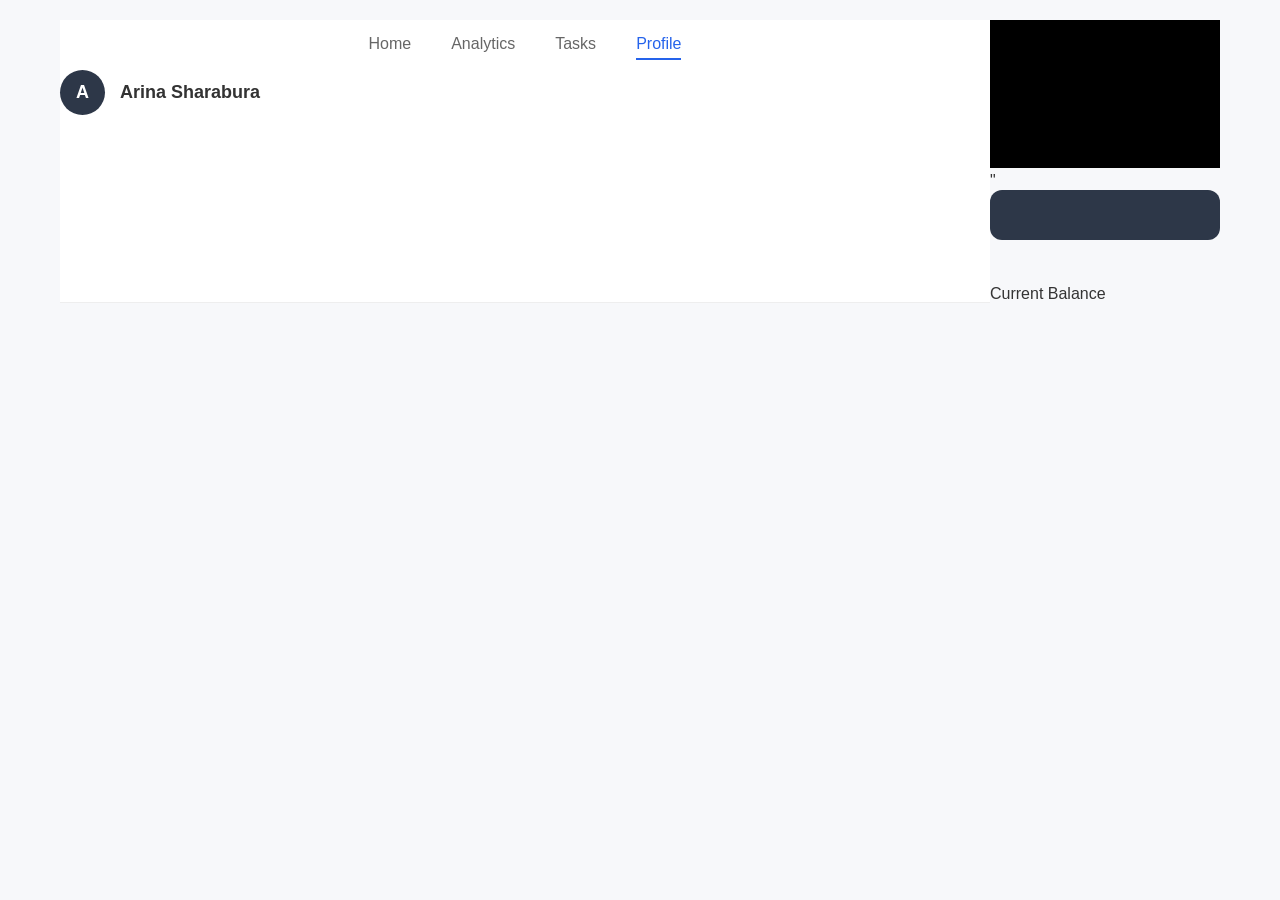
==== index.html @ 47b23c35 "add calculator" ====
<!doctype html>
<html lang="en">
    <link rel="stylesheet" href="styles.css">
  <body class="container">

    <header class="navbar">
        <div class="container">
          <div class="items">
            <a href="#" class="item">Home</a>
            <a href="#" class="item">Analytics</a>
            <a href="#" class="item">Tasks</a>
            <a href="#" class="item active">Profile</a>
          </div>
        </div>
      
      <div class="dashboard-page">
       
        
       <div class="header-info">
            <div class="information">
                <div class="user-avatar">A</div>
                    <span class="user-name">Arina Sharabura</span>
                </div>
                </div>
            </div>
        </header>
         
            <main class="main">
                <img src ="images/black.png" div class="img">"
                <div class="balance-card"></div>
                    <div class="balance-header"></div>
                    <span class="label">Current Balance</span>
                    <span class="trend">
                         
                  
                    </span>       
                </main>
      
            </body>

</html>
---- styles.css ----
body {
    margin: 0;
    font-family: 'Segoe UI', Tahoma, Geneva, Verdana, sans-serif;
    background-color: #f7f8fa; /* Очень светлый фон */
    color: #333;
    display: flex;
    justify-content: center;
    padding: 20px;
    box-sizing: border-box;
}
  .navbar {
    width: 100%;
    background: white;
    border-bottom: 1px solid #eee;
    padding: 15px 0;
  }
  .container {
    max-width: 1200px;
    margin: 0 auto;
    display: flex;
    justify-content: center;
  }
  .items { 
    display: flex; 
    gap: 40px;
 }
  .item {
    text-decoration: none;
    color: #666;
    font-weight: 500;
    padding-bottom: 5px;
  }
  .item.active {
    color: #2563eb;
    border-bottom: 2px solid #2563eb;}
  
  .header-info {
    display: flex;
    justify-content: space-between;
    align-items: center;
    margin-bottom: 30px;
    padding-top: 10px;
    padding-bottom: 10px;
}
.information {
    display: flex;
    align-items: center;
    gap: 15px;
}
.user-avatar {
    width: 45px;
    height: 45px;
    background-color: #2d3748;
    border-radius: 50%;
    display: flex;
    justify-content: center;
    align-items: center;
    color: white;
    font-weight: bold;
    font-size: 18px;
}
.user-name {
    font-size: 18px;
    font-weight: 600;
    color: #333;
}
.balance-card {
    background-color: #2d3748; /* Темно-синий фон */
    color: white;
    border-radius: 12px;
    padding: 25px 30px;
    margin-bottom: 30px;
}

.balance-header {
    display: flex;
    justify-content: space-between;
    align-items: center;
    margin-bottom: 15px;
}

.balance-header.label {
    font-size: 14px;
    opacity: 0.7;
}

.trend {
    display: flex;
    align-items: center;
    gap: 5px;
    font-size: 14px;
    color: #a0f0a0;
}
.img{
width:"16";
height:"16"}
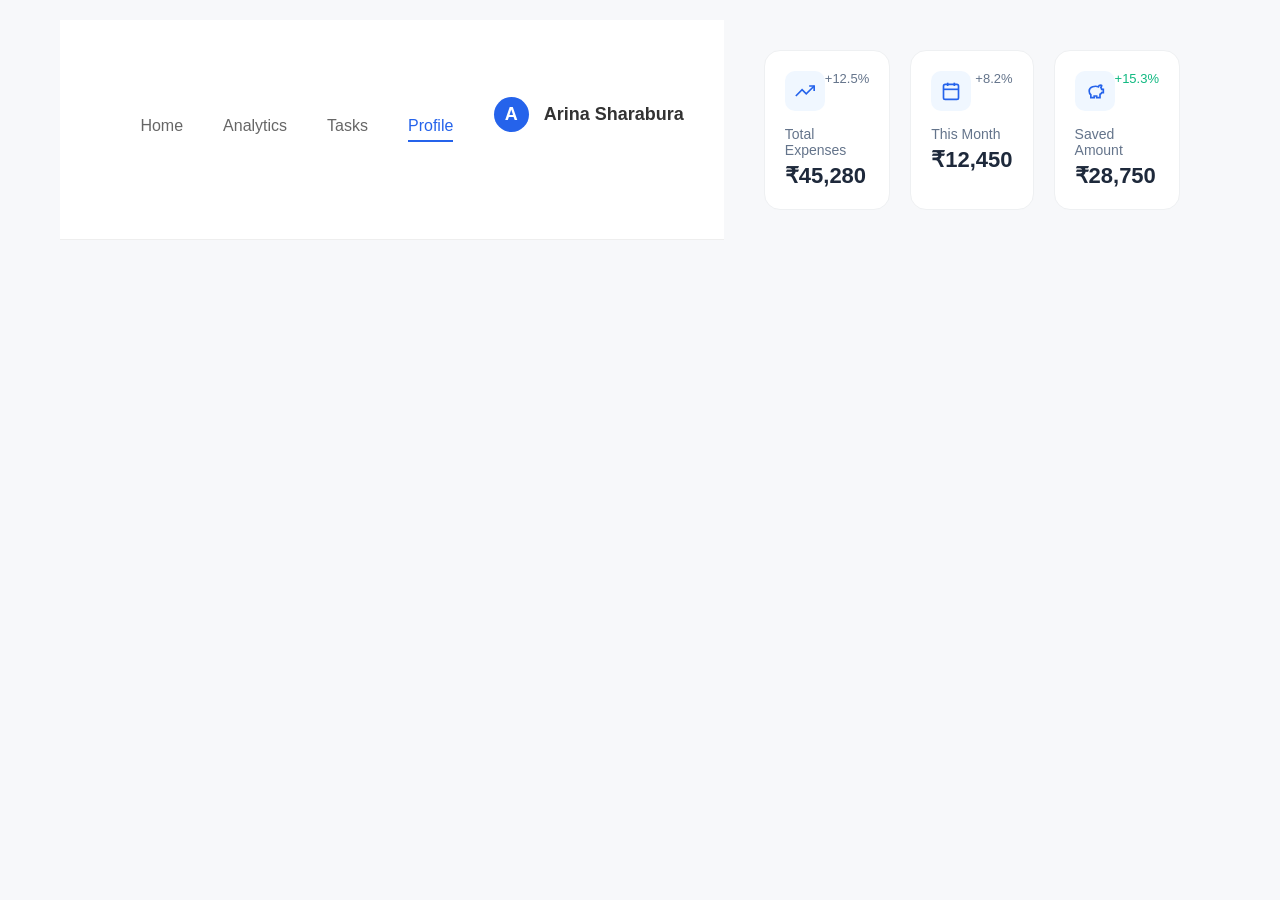
==== commit 5ff36358: "f" ====
--- a/index.html
+++ b/index.html
@@ -25,14 +25,51 @@
             </div>
         </header>
          
-            <main class="main">
-                <img src ="images/black.png" div class="img">"
-                <div class="balance-card"></div>
-                    <div class="balance-header"></div>
-                    <span class="label">Current Balance</span>
-                    <span class="trend">
-                         
-                  
+        
+                      
+                        <main class="analytics-container">
+                          <div class="stats-row">
+                            <div class="stat-card">
+                              <div class="card-header">
+                                <div class="icon-box blue-bg">
+                                  <svg width="20" height="20" viewBox="0 0 24 24" fill="none" stroke="#2563eb" stroke-width="2"><polyline points="23 6 13.5 15.5 8.5 10.5 1 18"></polyline><polyline points="17 6 23 6 23 12"></polyline></svg>
+                                </div>
+                                <span class="percentage">+12.5%</span>
+                              </div>
+                              <div class="card-body">
+                                <p class="label">Total Expenses</p>
+                                <h3 class="value">₹45,280</h3>
+                              </div>
+                            </div>
+                      
+                            <div class="stat-card">
+                              <div class="card-header">
+                                <div class="icon-box blue-bg">
+                                  <svg width="20" height="20" viewBox="0 0 24 24" fill="none" stroke="#2563eb" stroke-width="2"><rect x="3" y="4" width="18" height="18" rx="2" ry="2"></rect><line x1="16" y1="2" x2="16" y2="6"></line><line x1="8" y1="2" x2="8" y2="6"></line><line x1="3" y1="10" x2="21" y2="10"></line></svg>
+                                </div>
+                                <span class="percentage">+8.2%</span>
+                              </div>
+                              <div class="card-body">
+                                <p class="label">This Month</p>
+                                <h3 class="value">₹12,450</h3>
+                              </div>
+                            </div>
+                      
+                            <div class="stat-card">
+                              <div class="card-header">
+                                <div class="icon-box blue-bg">
+                                  <svg width="20" height="20" viewBox="0 0 24 24" fill="none" stroke="#2563eb" stroke-width="2"><path d="M19 5c-1.5 0-2.8 1.4-3 2-3.5-1.5-11-.3-11 5 0 1.8 0 3 2 4.5V20h4v-2h3v2h4v-4c1-.5 1.7-1 2-2h2v-4h-2c0-1-.5-1.5-1-2 .5-.5 1-1 1-2.5z"></path></svg>
+                                </div>
+                                <span class="percentage green">+15.3%</span>
+                              </div>
+                              <div class="card-body">
+                                <p class="label">Saved Amount</p>
+                                <h3 class="value">₹28,750</h3>
+                              </div>
+                            </div>
+                          </div>
+                        </main>
+                      </div>
                     </span>       
                 </main>
       
--- a/styles.css
+++ b/styles.css
@@ -94,4 +94,105 @@
 }
 .img{
 width:"16";
-height:"16"}+height:"16"}
+
+
+.navbar {
+  display: flex;
+  justify-content: space-between;
+  align-items: center;
+  padding: 15px 40px;
+  background: white;
+  border-bottom: 1px solid #eee;
+}
+
+.logo {
+  color: #2563eb;
+  font-weight: 700;
+  font-size: 20px;
+}
+
+.nav-links {
+  display: flex;
+  gap: 30px;
+}
+
+.nav-item {
+  text-decoration: none;
+  color: #64748b;
+  font-weight: 500;
+  font-size: 15px;
+  padding-bottom: 5px;
+}
+
+.nav-item.active {
+  color: #1e293b;
+  border-bottom: 2px solid #2563eb;
+}
+
+.user-avatar {
+  width: 35px;
+  height: 35px;
+  background: #2563eb;
+  border-radius: 50%;
+  display: flex;
+  justify-content: center;
+  align-items: center;
+}
+
+.analytics-container {
+  padding: 30px 40px;
+  max-width: 1200px;
+  margin: 0 auto;
+}
+
+.stats-row {
+  display: flex;
+  gap: 20px;
+}
+
+.stat-card {
+  flex: 1;
+  background: white;
+  padding: 20px;
+  border-radius: 16px;
+  border: 1px solid #eef0f2;
+}
+
+.card-header {
+  display: flex;
+  justify-content: space-between;
+  margin-bottom: 15px;
+}
+
+.icon-box {
+  width: 40px;
+  height: 40px;
+  border-radius: 10px;
+  background: #f0f7ff;
+  display: flex;
+  justify-content: center;
+  align-items: center;
+}
+
+.percentage {
+  font-size: 13px;
+  color: #64748b;
+}
+
+.percentage.green {
+  color: #10b981;
+}
+
+.label {
+  color: #64748b;
+  font-size: 14px;
+  margin: 0;
+}
+
+.value {
+  font-size: 22px;
+  color: #1e293b;
+  margin: 5px 0 0 0;
+  font-weight: 700;
+}
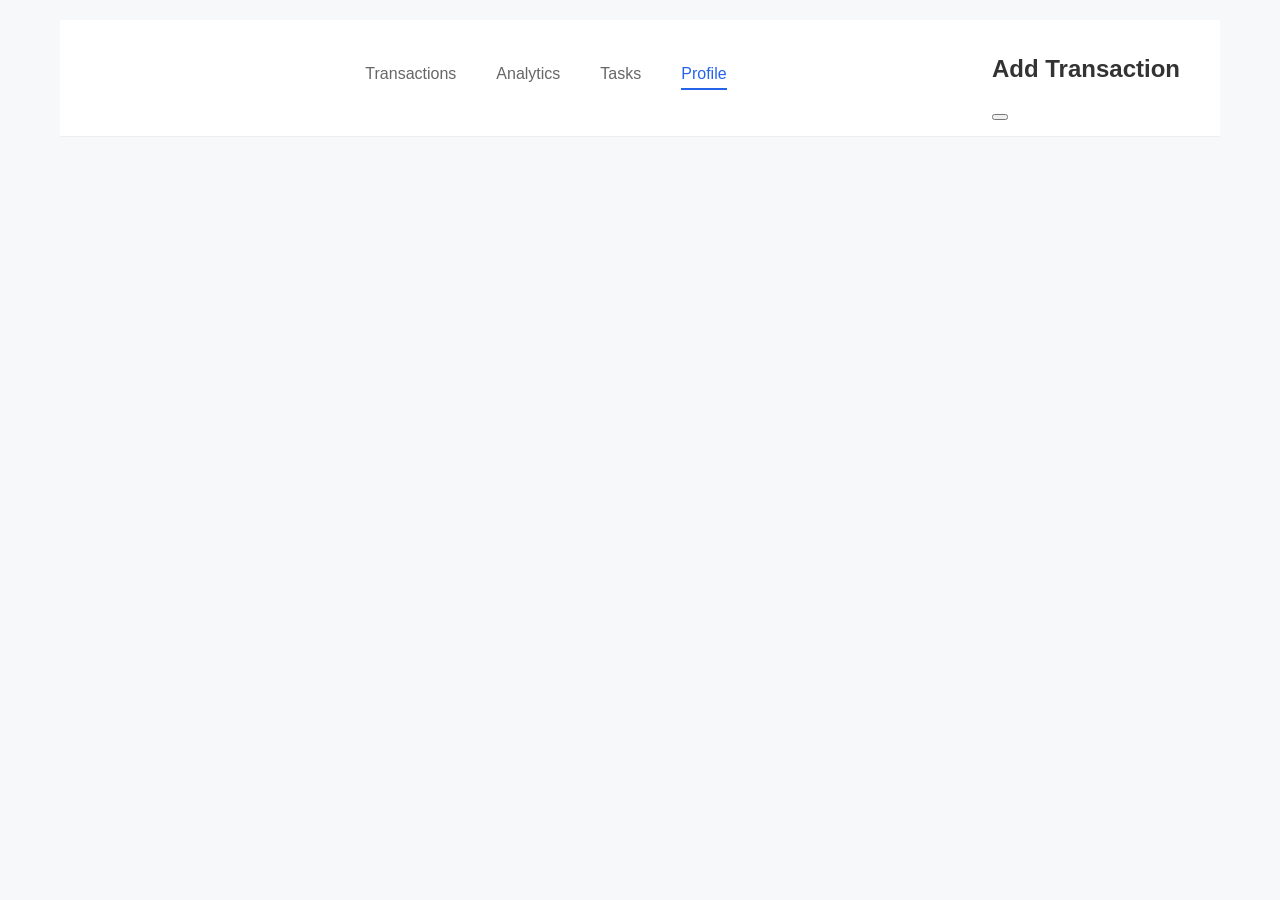
==== commit 5becf005: "k" ====
--- a/index.html
+++ b/index.html
@@ -6,74 +6,20 @@
     <header class="navbar">
         <div class="container">
           <div class="items">
-            <a href="#" class="item">Home</a>
-            <a href="#" class="item">Analytics</a>
-            <a href="#" class="item">Tasks</a>
-            <a href="#" class="item active">Profile</a>
+            <a href="transactions.html" class="item">Transactions</a>
+            <a href="analytics.html" class="item">Analytics</a>
+            <a href="tasks.html" class="item">Tasks</a>
+            <a href="profile.html" class="item active">Profile</a>
           </div>
         </div>
-      
-      <div class="dashboard-page">
-       
-        
-       <div class="header-info">
-            <div class="information">
-                <div class="user-avatar">A</div>
-                    <span class="user-name">Arina Sharabura</span>
-                </div>
-                </div>
-            </div>
-        </header>
-         
-        
-                      
-                        <main class="analytics-container">
-                          <div class="stats-row">
-                            <div class="stat-card">
-                              <div class="card-header">
-                                <div class="icon-box blue-bg">
-                                  <svg width="20" height="20" viewBox="0 0 24 24" fill="none" stroke="#2563eb" stroke-width="2"><polyline points="23 6 13.5 15.5 8.5 10.5 1 18"></polyline><polyline points="17 6 23 6 23 12"></polyline></svg>
-                                </div>
-                                <span class="percentage">+12.5%</span>
-                              </div>
-                              <div class="card-body">
-                                <p class="label">Total Expenses</p>
-                                <h3 class="value">₹45,280</h3>
-                              </div>
-                            </div>
-                      
-                            <div class="stat-card">
-                              <div class="card-header">
-                                <div class="icon-box blue-bg">
-                                  <svg width="20" height="20" viewBox="0 0 24 24" fill="none" stroke="#2563eb" stroke-width="2"><rect x="3" y="4" width="18" height="18" rx="2" ry="2"></rect><line x1="16" y1="2" x2="16" y2="6"></line><line x1="8" y1="2" x2="8" y2="6"></line><line x1="3" y1="10" x2="21" y2="10"></line></svg>
-                                </div>
-                                <span class="percentage">+8.2%</span>
-                              </div>
-                              <div class="card-body">
-                                <p class="label">This Month</p>
-                                <h3 class="value">₹12,450</h3>
-                              </div>
-                            </div>
-                      
-                            <div class="stat-card">
-                              <div class="card-header">
-                                <div class="icon-box blue-bg">
-                                  <svg width="20" height="20" viewBox="0 0 24 24" fill="none" stroke="#2563eb" stroke-width="2"><path d="M19 5c-1.5 0-2.8 1.4-3 2-3.5-1.5-11-.3-11 5 0 1.8 0 3 2 4.5V20h4v-2h3v2h4v-4c1-.5 1.7-1 2-2h2v-4h-2c0-1-.5-1.5-1-2 .5-.5 1-1 1-2.5z"></path></svg>
-                                </div>
-                                <span class="percentage green">+15.3%</span>
-                              </div>
-                              <div class="card-body">
-                                <p class="label">Saved Amount</p>
-                                <h3 class="value">₹28,750</h3>
-                              </div>
+            
+                          <div class="mobile-container">
+                            <h2 class="title">Add Transaction</h2>
+                            <div class="transaction">
+                                <button class="btn active"></button>
                             </div>
                           </div>
-                        </main>
-                      </div>
-                    </span>       
-                </main>
-      
-            </body>
+                           </body>
 
 </html>
   
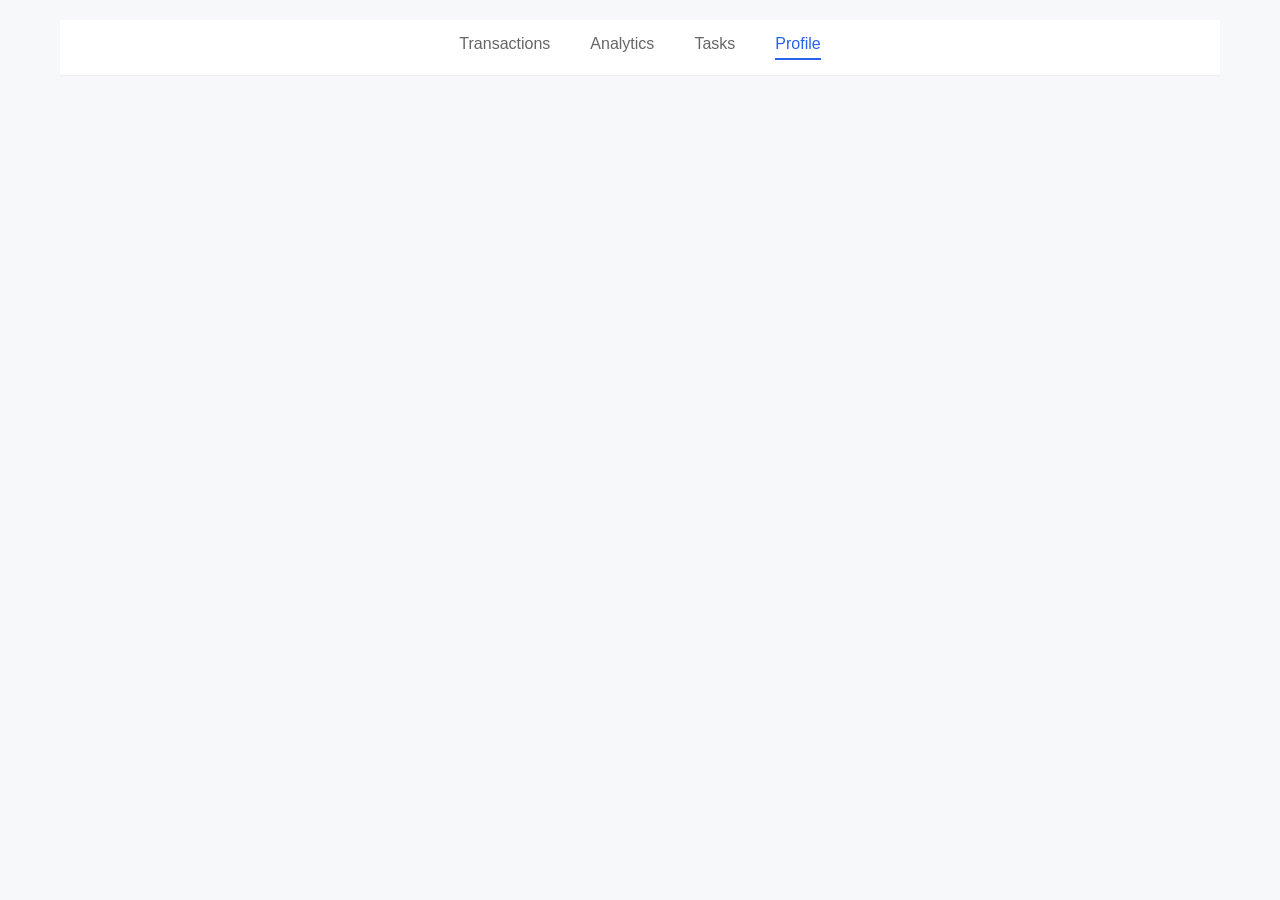
==== commit aa48c9d1: "add transaction" ====
--- a/index.html
+++ b/index.html
@@ -2,24 +2,16 @@
 <html lang="en">
     <link rel="stylesheet" href="styles.css">
   <body class="container">
-
-    <header class="navbar">
+     <header class="navbar">
         <div class="container">
           <div class="items">
             <a href="transactions.html" class="item">Transactions</a>
             <a href="analytics.html" class="item">Analytics</a>
             <a href="tasks.html" class="item">Tasks</a>
             <a href="profile.html" class="item active">Profile</a>
+            </div>
           </div>
-        </div>
-            
-                          <div class="mobile-container">
-                            <h2 class="title">Add Transaction</h2>
-                            <div class="transaction">
-                                <button class="btn active"></button>
-                            </div>
-                          </div>
-                           </body>
-
+        </header>
+  </body>
 </html>
   
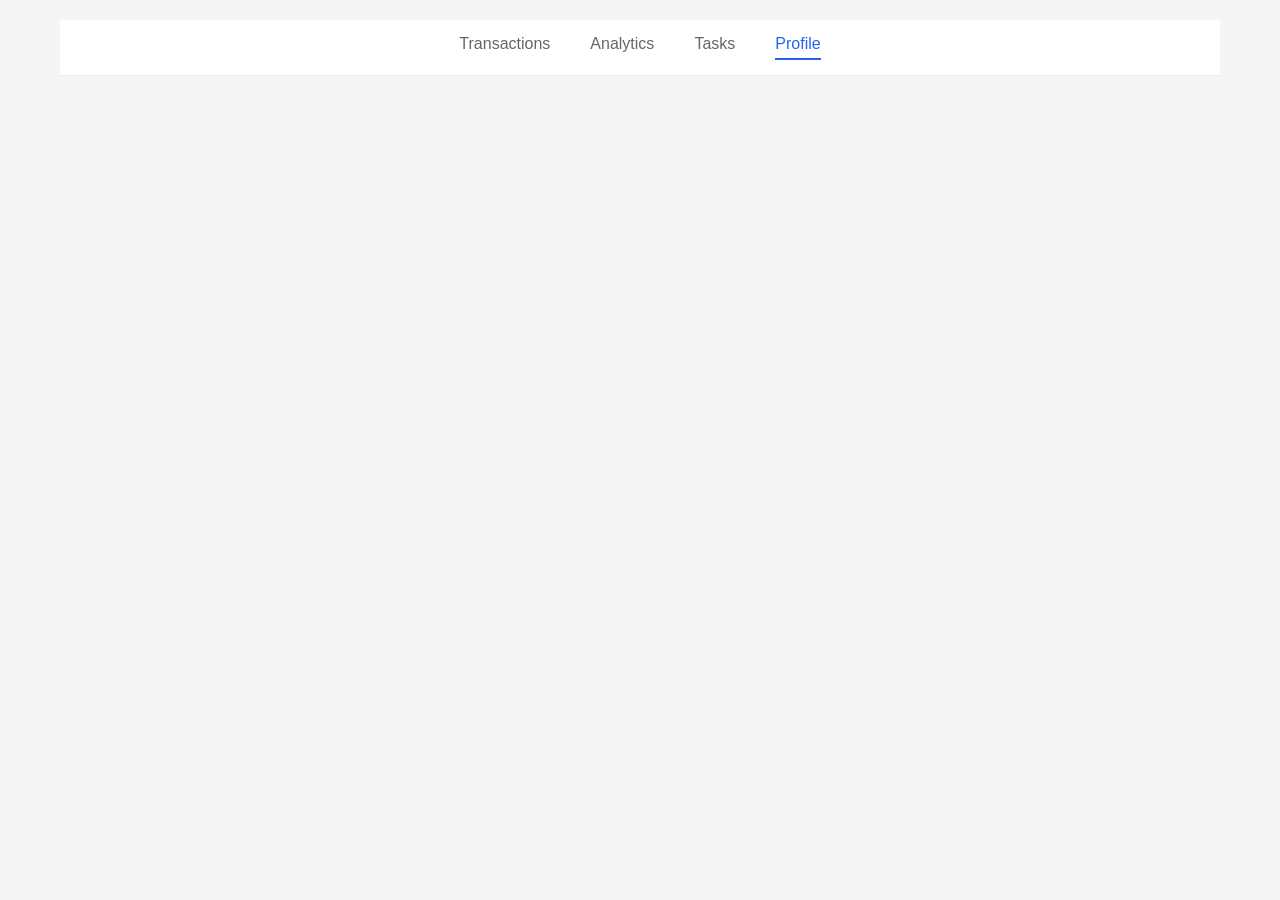
==== commit b27a33f1: "a" ====
--- a/index.html
+++ b/index.html
@@ -1,6 +1,6 @@
 <!doctype html>
 <html lang="en">
-    <link rel="stylesheet" href="styles.css">
+    <link rel="stylesheet" href="styles/styles.css">
   <body class="container">
      <header class="navbar">
         <div class="container">
--- a/styles/styles.css
+++ b/styles/styles.css
@@ -0,0 +1,351 @@
+
+  body {
+    margin: 0;
+    font-family: 'Segoe UI', Tahoma, Geneva, Verdana, sans-serif;
+    background-color: #f7f8fa; 
+    color: #333;
+    display: flex;
+    justify-content: center;
+    padding: 20px;
+    box-sizing: border-box;
+}
+  .navbar {
+    width: 100%;
+    background: white;
+    border-bottom: 1px solid #eee;
+    padding: 15px 0;
+  }
+  .container {
+    max-width: 1200px;
+    margin: 0 auto;
+    display: flex;
+    justify-content: center;
+  }
+  .items { 
+    display: flex; 
+    gap: 40px;
+ }
+  .item {
+    text-decoration: none;
+    color: #666;
+    font-weight: 500;
+    padding-bottom: 5px;
+  }
+  .item.active {
+    color: #2563eb;
+    border-bottom: 2px solid #2563eb;}
+  
+  .header-info {
+    display: flex;
+    justify-content: space-between;
+    align-items: center;
+    margin-bottom: 30px;
+    padding-top: 10px;
+    padding-bottom: 10px;
+}
+.information {
+    display: flex;
+    align-items: center;
+    gap: 15px;
+}
+.user-avatar {
+    width: 45px;
+    height: 45px;
+    background-color: #2d3748;
+    border-radius: 50%;
+    display: flex;
+    justify-content: center;
+    align-items: center;
+    color: white;
+    font-weight: bold;
+    font-size: 18px;
+}
+.user-name {
+    font-size: 18px;
+    font-weight: 600;
+    color: #333;
+}
+.balance-card {
+    background-color: #2d3748; 
+    color: white;
+    border-radius: 12px;
+    padding: 25px 30px;
+    margin-bottom: 30px;
+}
+
+.balance-header {
+    display: flex;
+    justify-content: space-between;
+    align-items: center;
+    margin-bottom: 15px;
+}
+
+.balance-header.label {
+    font-size: 14px;
+    opacity: 0.7;
+}
+
+.trend {
+    display: flex;
+    align-items: center;
+    gap: 5px;
+    font-size: 14px;
+    color: #a0f0a0;
+}
+.img{
+width:"16";
+height:"16"}
+
+
+.navbar {
+  display: flex;
+  justify-content: space-between;
+  align-items: center;
+  padding: 15px 40px;
+  background: white;
+  border-bottom: 1px solid #eee;
+}
+
+.logo {
+  color: #2563eb;
+  font-weight: 700;
+  font-size: 20px;
+}
+
+.nav-links {
+  display: flex;
+  gap: 30px;
+}
+
+.nav-item {
+  text-decoration: none;
+  color: #64748b;
+  font-weight: 500;
+  font-size: 15px;
+  padding-bottom: 5px;
+}
+
+.nav-item.active {
+  color: #1e293b;
+  border-bottom: 2px solid #2563eb;
+}
+
+.user-avatar {
+  width: 35px;
+  height: 35px;
+  background: #2563eb;
+  border-radius: 50%;
+  display: flex;
+  justify-content: center;
+  align-items: center;
+}
+
+.analytics-container {
+  padding: 30px 40px;
+  max-width: 1200px;
+  margin: 0 auto;
+}
+
+.stats-row {
+  display: flex;
+  gap: 20px;
+}
+
+.stat-card {
+  flex: 1;
+  background: white;
+  padding: 20px;
+  border-radius: 16px;
+  border: 1px solid #eef0f2;
+}
+
+.card-header {
+  display: flex;
+  justify-content: space-between;
+  margin-bottom: 15px;
+}
+
+.icon-box {
+  width: 40px;
+  height: 40px;
+  border-radius: 10px;
+  background: #f0f7ff;
+  display: flex;
+  justify-content: center;
+  align-items: center;
+}
+
+.percentage {
+  font-size: 13px;
+  color: #64748b;
+}
+
+.percentage.green {
+  color: #10b981;
+}
+
+.label {
+  color: #64748b;
+  font-size: 14px;
+  margin: 0;
+}
+
+.value {
+  font-size: 22px;
+  color: #1e293b;
+  margin: 5px 0 0 0;
+  font-weight: 700;
+}
+
+body {
+  font-family: -apple-system, BlinkMacSystemFont, "Segoe UI", Roboto, Helvetica, Arial, sans-serif;
+  background-color: #f5f5f5;
+  display: flex;
+  justify-content: center;
+  padding: 20px;
+}
+
+.mobile-container {
+  background-color: white;
+  width: 100%;
+  max-width: 400px;
+  height: 850px;
+  border-radius: 30px;
+  padding: 40px 25px;
+  position: relative;
+  box-shadow: 0 10px 30px rgba(0,0,0,0.1);
+}
+
+.form-title {
+  font-size: 20px;
+  font-weight: 600;
+  margin-bottom: 30px;
+  color: #1a1a1a;
+}
+
+.transaction-toggle {
+  display: flex;
+  background-color: #f1f3f5;
+  padding: 5px;
+  border-radius: 12px;
+  margin-bottom: 25px;
+}
+
+.toggle-btn {
+  flex: 1;
+  border: none;
+  padding: 12px;
+  border-radius: 10px;
+  font-size: 15px;
+  font-weight: 500;
+  display: flex;
+  align-items: center;
+  justify-content: center;
+  gap: 8px;
+  background: transparent;
+  color: #555;
+  cursor: pointer;
+}
+
+.toggle-btn.active {
+  background-color: white;
+  color: #1a1a1a;
+  box-shadow: 0 2px 8px rgba(0,0,0,0.05);
+}
+
+.form-group {
+  margin-bottom: 20px;
+}
+
+.form-group label {
+  display: block;
+  font-size: 14px;
+  font-weight: 600;
+  margin-bottom: 8px;
+  color: #1a1a1a;
+}
+
+.input-field {
+  width: 100%;
+  background-color: #f1f3f5;
+  border: none;
+  padding: 16px;
+  border-radius: 12px;
+  font-size: 16px;
+  color: #333;
+  outline: none;
+}
+
+.textarea {
+  height: 100px;
+  resize: none;
+}
+
+.select-wrapper {
+  position: relative;
+}
+
+.select-wrapper::after {
+  content: "⌵";
+  position: absolute;
+  right: 15px;
+  top: 50%;
+  transform: translateY(-50%);
+  color: #888;
+}
+
+select {
+  appearance: none;
+}
+
+.add-expense-btn {
+  width: 100%;
+  background-color: #0d1117;
+  color: white;
+  border: none;
+  padding: 18px;
+  border-radius: 12px;
+  font-size: 16px;
+  font-weight: 600;
+  margin-top: 20px;
+  cursor: pointer;
+}
+.bottom-nav {
+  position: absolute;
+  bottom: 0;
+  left: 0;
+  width: 100%;
+  height: 90px;
+  background-color: white;
+  display: flex;
+  justify-content: space-around;
+  align-items: center;
+  border-top: 1px solid #eee;
+  padding-bottom: 20px;
+  border-radius: 0 0 30px 30px;
+}
+
+.nav-item {
+  display: flex;
+  flex-direction: column;
+  align-items: center;
+  gap: 5px;
+  color: #8e8e93;
+  font-size: 11px;
+  cursor: pointer;
+}
+
+.nav-item.active {
+  color: #1a1a1a;
+}
+
+.active-bg {
+  background-color: #0d1117;
+  color: white;
+  padding: 10px 20px;
+  border-radius: 12px;
+  display: flex;
+  flex-direction: column;
+  align-items: center;
+  margin-top: -10px;
+}
